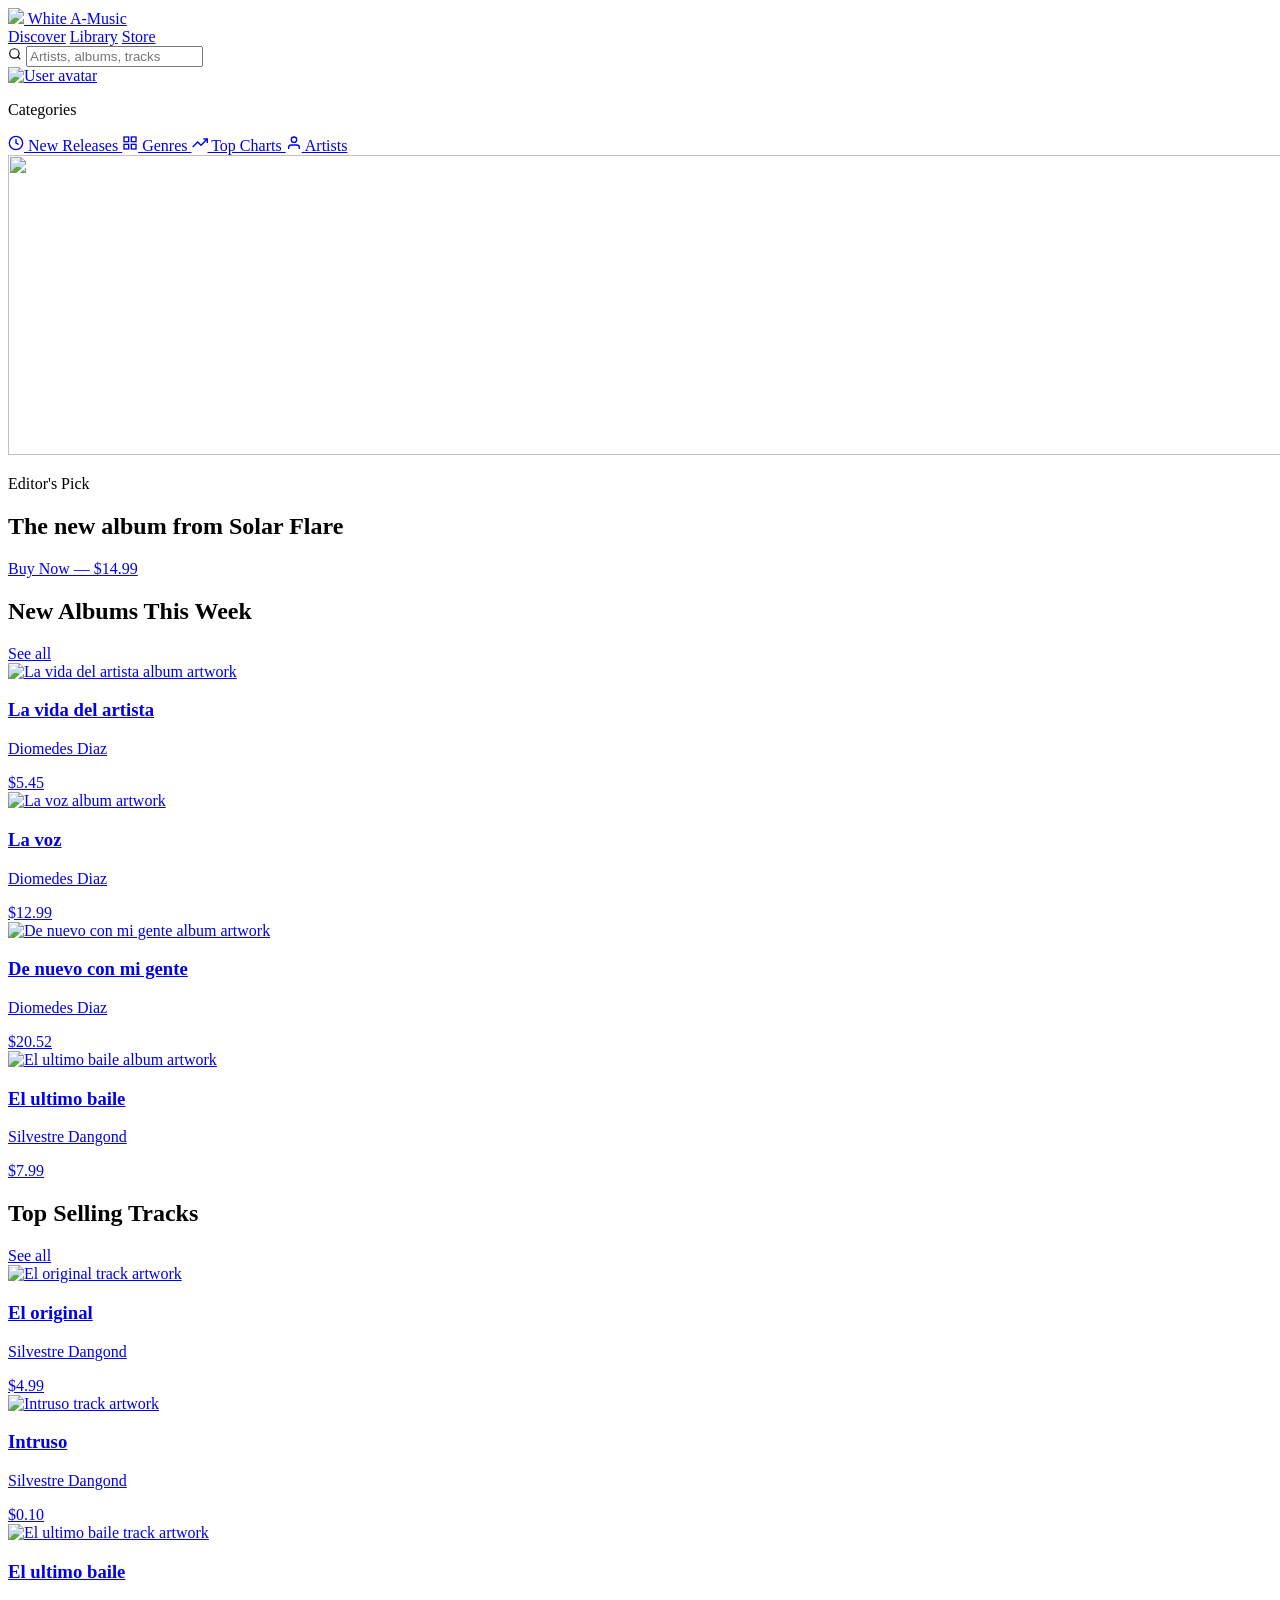
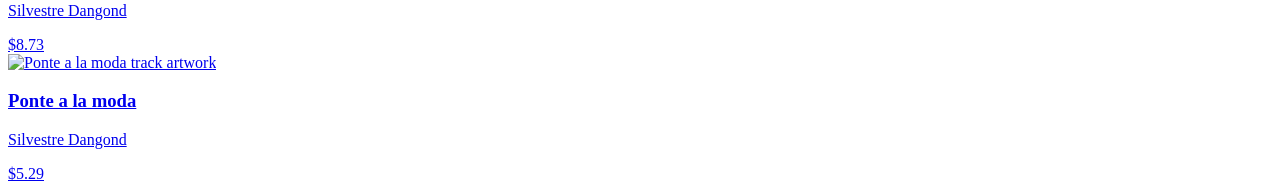
==== index.html @ a63111ae "feat(index): agregar página principal del proyecto" ====
<!DOCTYPE html>
<html lang="es">
<head>
  <meta charset="UTF-8" />
  <meta name="viewport" content="width=device-width, initial-scale=1.0" />
  <title>MusicStream — Store</title>

  <!-- Fuentes de Google: Inter (texto normal) y Space Grotesk (títulos) -->
  <link rel="preconnect" href="https://fonts.googleapis.com">
  <link rel="preconnect" href="https://fonts.gstatic.com" crossorigin>
  <link href="https://fonts.googleapis.com/css2?family=Inter:wght@300;400;500;600;700&family=Space+Grotesk:wght@500;600;700;800&display=swap" rel="stylesheet">

  <!-- Hojas de estilo del proyecto -->
  <link rel="stylesheet" href="css/main.css" />       <!-- Variables globales y reset -->
  <link rel="stylesheet" href="css/layout.css" />     <!-- Estructura grid: header, sidebar, main -->
  <link rel="stylesheet" href="css/components.css" /> <!-- Botones, tarjetas y secciones -->
  <link rel="stylesheet" href="css/views/store.css" /><!-- Estilos especificos de esta pagina -->
</head>

<body>
  <!-- Contenedor principal: organiza header + sidebar + main en un grid -->
  <div class="app">

    <!-- =============================================
         HEADER - barra superior fija
         Contiene: logo, navegacion, busqueda y avatar
    ============================================= -->
    <header class="header" role="banner">

      <!-- Logo con enlace a la pagina de inicio -->
      <a href="index.html" class="header__logo" aria-label="MusicStream Home">
        <img width="30" src="./assets/icons/34.png" class="header__logo-icon" aria-hidden="true">
        <span class="header__logo-text">White A-Music</span>
      </a>

      <!-- Navegacion principal del sitio -->
      <nav class="header__nav" aria-label="Main navigation">
        <a href="#" class="header__nav-link">Discover</a>
        <a href="#" class="header__nav-link">Library</a>
        <!-- La clase --active marca la pagina actual con un subrayado azul -->
        <a href="index.html" class="header__nav-link header__nav-link--active" aria-current="page">Store</a>
      </nav>

      <!-- Buscador de artistas, albumes y canciones -->
      <div class="header__search" role="search">
        <!-- Icono lupa -->
        <svg width="14" height="14" viewBox="0 0 24 24" fill="none" stroke="currentColor" stroke-width="2" aria-hidden="true" class="header__search-icon">
          <circle cx="11" cy="11" r="8"/>
          <path d="m21 21-4.35-4.35"/>
        </svg>
        <input type="search" placeholder="Artists, albums, tracks" aria-label="Search artists, albums, tracks" />
      </div>

      <!-- Foto de perfil del usuario -->
      <a href="#" class="header__avatar" aria-label="User profile">
        <img src="./assets/img/WhatsApp Image 2026-03-08 at 6.40.15 PM.jpeg" alt="User avatar" width="34" height="34" loading="lazy" />
      </a>
    </header>

    <!-- =============================================
         SIDEBAR - menu lateral con categorias
    ============================================= -->
    <aside class="sidebar" role="complementary" aria-label="Store categories">
      <p class="sidebar__label">Categories</p>

      <nav class="sidebar__nav" aria-label="Category navigation">

        <!-- New Releases: pagina activa, fondo azul -->
        <a href="#" class="sidebar__nav-item sidebar__nav-item--active" aria-current="true">
          <svg width="16" height="16" viewBox="0 0 24 24" fill="none" stroke="currentColor" stroke-width="2" aria-hidden="true">
            <circle cx="12" cy="12" r="10"/>
            <polyline points="12 6 12 12 16 14"/>
          </svg>
          New Releases
        </a>

        <!-- Genres: cuadricula de cuatro cuadrados -->
        <a href="#" class="sidebar__nav-item">
          <svg width="16" height="16" viewBox="0 0 24 24" fill="none" stroke="currentColor" stroke-width="2" aria-hidden="true">
            <rect x="3"  y="3"  width="7" height="7"/>
            <rect x="14" y="3"  width="7" height="7"/>
            <rect x="14" y="14" width="7" height="7"/>
            <rect x="3"  y="14" width="7" height="7"/>
          </svg>
          Genres
        </a>

        <!-- Top Charts: flecha subiendo (grafico) -->
        <a href="#" class="sidebar__nav-item">
          <svg width="16" height="16" viewBox="0 0 24 24" fill="none" stroke="currentColor" stroke-width="2" aria-hidden="true">
            <polyline points="23 6 13.5 15.5 8.5 10.5 1 18"/>
            <polyline points="17 6 23 6 23 12"/>
          </svg>
          Top Charts
        </a>

        <!-- Artists: silueta de persona -->
        <a href="#" class="sidebar__nav-item">
          <svg width="16" height="16" viewBox="0 0 24 24" fill="none" stroke="currentColor" stroke-width="2" aria-hidden="true">
            <path d="M20 21v-2a4 4 0 0 0-4-4H8a4 4 0 0 0-4 4v2"/>
            <circle cx="12" cy="7" r="4"/>
          </svg>
          Artists
        </a>

      </nav>
    </aside>

    <!-- =============================================
         MAIN - contenido principal de la tienda
    ============================================= -->
    <main class="main" id="main-content">
      <div class="main__inner">

        <!-- -----------------------------------------
             HERO BANNER - destacado del editor
             Imagen de fondo con texto encima
        ----------------------------------------- -->
        <section class="hero" aria-label="Editor's Pick">
          <!-- Imagen de fondo, aria-hidden porque es decorativa -->
          <div class="hero__bg" aria-hidden="true">
            <img src="./assets/img/beautiful-tropical-beach-landscape-banner-white-sand-and-coco-palms-wide-panorama-background-concept-amazing-beach-scene-use-for-summer-vacation-and-exotic-holiday-luxury-travel-.jpg" alt="" width="1300" height="300" />
          </div>
          <!-- Texto y boton sobre la imagen -->
          <div class="hero__content">
            <p class="hero__eyebrow">Editor's Pick</p>
            <h1 class="hero__title">The new album from Solar Flare</h1>
            <a href="album-detail.html" class="hero__btn">Buy Now — $14.99</a>
          </div>
        </section>

        <!-- -----------------------------------------
             SECCION: Nuevos albumes de la semana
             Grid de 4 tarjetas con portada y precio
        ----------------------------------------- -->
        <section class="section" aria-labelledby="albums-title">
          <div class="section-header">
            <h2 class="section-header__title" id="albums-title">New Albums This Week</h2>
            <a href="#" class="section-header__link">See all</a>
          </div>

          <div class="albums-grid">

            <!-- Album 1: La vida del artista -->
            <a href="album-detail.html" class="card album-card">
              <div class="card__artwork">
                <img src="./assets/img/2.jpg" alt="La vida del artista album artwork" loading="lazy" />
              </div>
              <div class="card__body">
                <h3 class="card__title">La vida del artista</h3>
                <p class="card__artist">Diomedes Diaz</p>
                <span class="btn btn--price">$5.45</span>
              </div>
            </a>

            <!-- Album 2: La voz -->
            <a href="album-detail.html" class="card album-card">
              <div class="card__artwork">
                <img src="./assets/img/Gemini_Generated_Image_725py9725py9725p.png" alt="La voz album artwork" loading="lazy" />
              </div>
              <div class="card__body">
                <h3 class="card__title">La voz</h3>
                <p class="card__artist">Diomedes Diaz</p>
                <span class="btn btn--price">$12.99</span>
              </div>
            </a>

            <!-- Album 3: De nuevo con mi gente -->
            <a href="album-detail.html" class="card album-card">
              <div class="card__artwork">
                <img src="./assets/img/10.avif" alt="De nuevo con mi gente album artwork" loading="lazy" />
              </div>
              <div class="card__body">
                <h3 class="card__title">De nuevo con mi gente</h3>
                <p class="card__artist">Diomedes Diaz</p>
                <span class="btn btn--price">$20.52</span>
              </div>
            </a>

            <!-- Album 4: El ultimo baile -->
            <a href="album-detail.html" class="card album-card">
              <div class="card__artwork">
                <img src="./assets/img/5.jpg" alt="El ultimo baile album artwork" loading="lazy" />
              </div>
              <div class="card__body">
                <h3 class="card__title">El ultimo baile</h3>
                <p class="card__artist">Silvestre Dangond</p>
                <span class="btn btn--price">$7.99</span>
              </div>
            </a>

          </div>
        </section>

        <!-- -----------------------------------------
             SECCION: Canciones mas vendidas
             Grid de 4 tarjetas de tracks individuales
        ----------------------------------------- -->
        <section class="section" aria-labelledby="tracks-title">
          <div class="section-header">
            <h2 class="section-header__title" id="tracks-title">Top Selling Tracks</h2>
            <a href="#" class="section-header__link">See all</a>
          </div>

          <div class="tracks-grid">

            <!-- Track 1: El original -->
            <a href="album-detail.html" class="card track-card">
              <div class="card__artwork">
                <img src="./assets/img/6.avif" alt="El original track artwork" loading="lazy" />
              </div>
              <div class="card__body">
                <h3 class="card__title">El original</h3>
                <p class="card__artist">Silvestre Dangond</p>
                <span class="btn btn--price">$4.99</span>
              </div>
            </a>

            <!-- Track 2: Intruso -->
            <a href="album-detail.html" class="card track-card">
              <div class="card__artwork">
                <img src="./assets/img/7.jpg" alt="Intruso track artwork" loading="lazy" />
              </div>
              <div class="card__body">
                <h3 class="card__title">Intruso</h3>
                <p class="card__artist">Silvestre Dangond</p>
                <span class="btn btn--price">$0.10</span>
              </div>
            </a>

            <!-- Track 3: El ultimo baile -->
            <a href="album-detail.html" class="card track-card">
              <div class="card__artwork">
                <img src="./assets/img/donomarbig.jpg" alt="El ultimo baile track artwork" loading="lazy" />
              </div>
              <div class="card__body">
                <h3 class="card__title">El ultimo baile</h3>
                <p class="card__artist">Silvestre Dangond</p>
                <span class="btn btn--price">$8.73</span>
              </div>
            </a>

            <!-- Track 4: Ponte a la moda -->
            <a href="album-detail.html" class="card track-card">
              <div class="card__artwork">
                <img src="./assets/img/bf4de96be54a0a5b1b9c0ae16b8a9505.jpg" alt="Ponte a la moda track artwork" loading="lazy" />
              </div>
              <div class="card__body">
                <h3 class="card__title">Ponte a la moda</h3>
                <p class="card__artist">Silvestre Dangond</p>
                <span class="btn btn--price">$5.29</span>
              </div>
            </a>

          </div>
        </section>

      </div>
    </main>

  </div><!-- fin .app -->
</body>
</html>
---- css/main.css ----
/*Desde Main boy a definir el estilo de mi proyecto*/

:root {
    /* === COLORES (de la imagen Mainstream) === */
    --primary-blue: #125cf0;     /* Azul principal UI */
    --dark-blue: #0e57eb;        /* Azul oscuro hover */
    --light-blue: #125ae8;       /* Azul claro acentos */
  
    --bg-dark: #0a0a0a;          /* Fondo negro principal */
    --surface-dark: #121212;     /* Cards y superficies */
    --surface-card: #1a1a1a;     /* Cards secundarias */
  
    --accent-orange: #ff9500;    /* Botón "Buy Now" */
    --accent-yellow: #ffd200;    /* Gradientes álbum */
    --accent-purple: #7c3aed;    /* Posible para playlists */
  
    --text-primary: #ffffff;     /* Texto principal */
    --text-secondary: #b3b3b3;   /* Texto secundario */
    --text-muted: #666666;       /* Labels pequeños */
    --text-accent: #ff9500;      /* Precios */
  
    --border-default: #333333;   /* Bordes cards */
    --border-hover: #125cf0;     /* Bordes interactivos */
  
    /* === FUENTES === */
    --font-primary: 'Inter', system-ui, sans-serif;
    --font-secondary: 'SF Pro Display', -apple-system, sans-serif;
    --font-mono: 'JetBrains Mono', 'Roboto Mono', monospace;
  
    /* === ESPACIADO (escala 4px) === */
    --space-xs: 0.25rem;  /* 4px */
    --space-sm: 0.5rem;   /* 8px */
    --space-md: 1rem;     /* 16px */
    --space-lg: 1.5rem;   /* 24px */
    --space-xl: 2rem;     /* 32px */
    --space-2xl: 3rem;    /* 48px */
  
    /* === TIPOGRAFÍA (escala modular 1.25) === */
    --font-size-xs: 0.75rem;   /* 12px */
    --font-size-sm: 0.875rem;  /* 14px */
    --font-size-base: 1rem;    /* 16px */
    --font-size-lg: 1.125rem;  /* 18px */
    --font-size-xl: 1.25rem;   /* 20px */
    --font-size-2xl: 1.5rem;   /* 24px */
    --font-size-3xl: 2rem;     /* 32px */
    --font-size-4xl: 3rem;     /* 48px */
  
    /* === EFECTOS === */
    --shadow-sm: 0 1px 3px rgba(0, 0, 0, 0.3);
    --shadow-md: 0 4px 12px rgba(0, 0, 0, 0.4);
    --shadow-lg: 0 8px 24px rgba(0, 0, 0, 0.5);
    --radius-sm: 0.5rem;
    --radius-md: 0.75rem;
    --radius-lg: 1rem;
  
    /* === TRANSICIONES === */
    --transition-fast: all 0.15s ease;
    --transition-normal: all 0.25s ease;
    --transition-slow: all 0.4s ease;
}
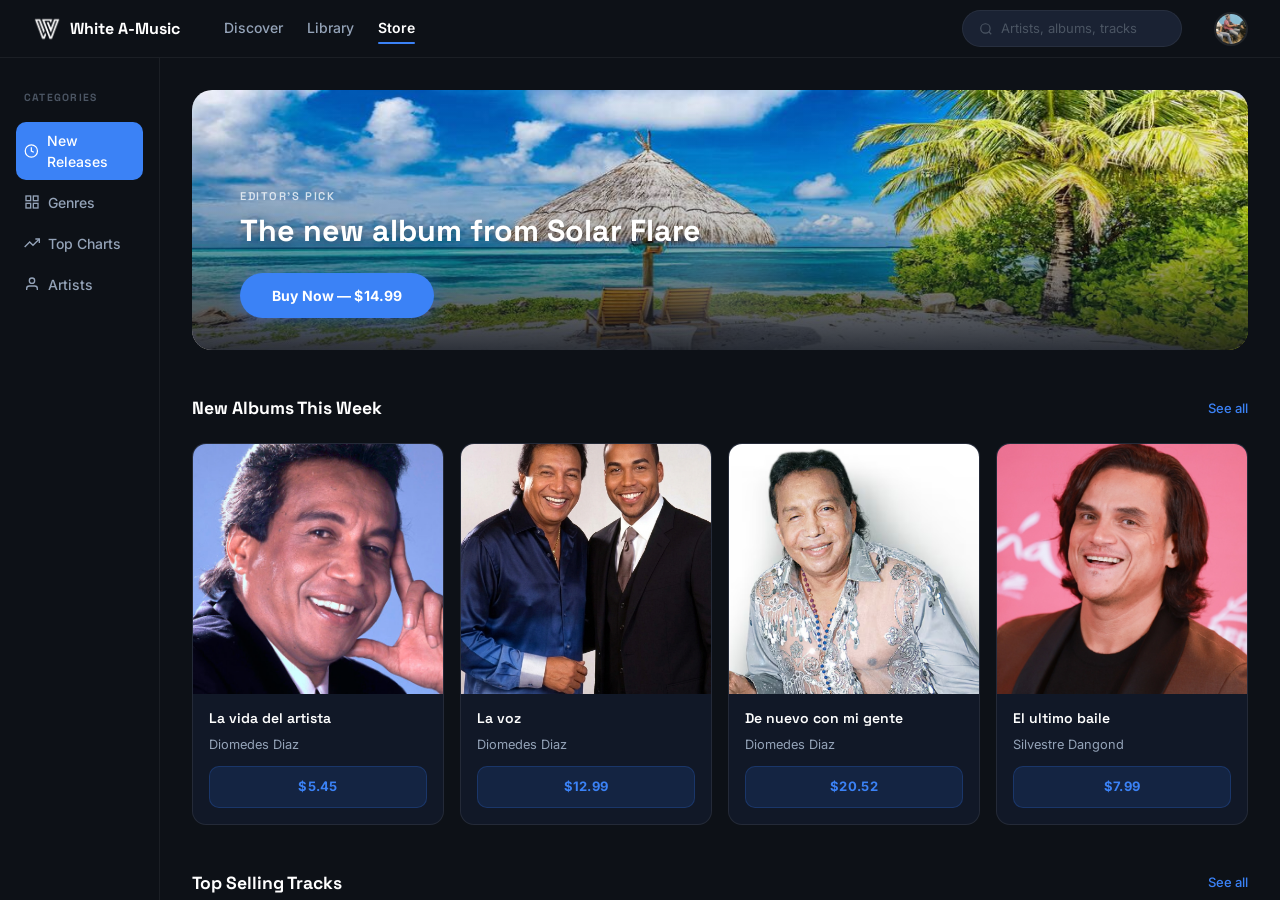
==== commit cfd1fb98: "fix: Arreglar el bg del album hero en index" ====
--- a/index.html
+++ b/index.html
@@ -119,7 +119,7 @@
         <section class="hero" aria-label="Editor's Pick">
           <!-- Imagen de fondo, aria-hidden porque es decorativa -->
           <div class="hero__bg" aria-hidden="true">
-            <img src="./assets/img/beautiful-tropical-beach-landscape-banner-white-sand-and-coco-palms-wide-panorama-background-concept-amazing-beach-scene-use-for-summer-vacation-and-exotic-holiday-luxury-travel-.jpg" alt="" width="1300" height="300" />
+            <img src="./assets/img/1111.jpg" alt="" width="1300" height="300" />
           </div>
           <!-- Texto y boton sobre la imagen -->
           <div class="hero__content">
--- a/css/main.css
+++ b/css/main.css
@@ -1,61 +1,150 @@
-/*Desde Main boy a definir el estilo de mi proyecto*/
+/* ============================================================
+   main.css — Estilos base del proyecto MusicStream
+   
+   Contenido:
+   1. Import de fuentes (Google Fonts)
+   2. CSS Reset (normaliza estilos entre navegadores)
+   3. Variables globales (colores, espaciados, fuentes...)
+   4. Tipografia base
+   ============================================================ */
 
+
+/* ─── 1. FUENTES ─────────────────────────────────────────────
+   Inter: texto de cuerpo, nav, labels, precios
+   Space Grotesk: titulos grandes, logo, hero title
+   ──────────────────────────────────────────────────────────── */
+@import url('https://fonts.googleapis.com/css2?family=Inter:wght@300;400;500;600;700&family=Space+Grotesk:wght@500;600;700;800&display=swap');
+
+
+/* ─── 2. CSS RESET ───────────────────────────────────────────
+   Elimina margenes y paddings por defecto del navegador
+   ──────────────────────────────────────────────────────────── */
+
+/* Todos los elementos usan box-sizing: border-box
+   (el padding y borde se incluyen dentro del ancho/alto) */
+*, *::before, *::after {
+  box-sizing: border-box;
+  margin: 0;
+  padding: 0;
+}
+
+/* Scroll suave al navegar con anclas (#section) */
+html { scroll-behavior: smooth; }
+
+/* Imagenes y SVGs no generan espacio extra (son block) */
+img, svg { display: block; max-width: 100%; }
+
+/* Todos los enlaces sin subrayado y con color heredado */
+a { text-decoration: none; color: inherit; }
+
+/* Listas sin puntos ni numeros */
+ul, ol { list-style: none; }
+
+/* Botones sin borde ni fondo, con cursor de mano */
+button { border: none; background: none; cursor: pointer; font: inherit; }
+
+/* Inputs y selects sin bordes ni fondo por defecto */
+input, select { border: none; outline: none; background: none; font: inherit; }
+
+
+/* ─── 3. VARIABLES GLOBALES (Design Tokens) ─────────────────
+   Se usan en todo el proyecto con var(--nombre)
+   Cambiar aqui afecta el diseno completo
+   ──────────────────────────────────────────────────────────── */
 :root {
-    /* === COLORES (de la imagen Mainstream) === */
-    --primary-blue: #125cf0;     /* Azul principal UI */
-    --dark-blue: #0e57eb;        /* Azul oscuro hover */
-    --light-blue: #125ae8;       /* Azul claro acentos */
-  
-    --bg-dark: #0a0a0a;          /* Fondo negro principal */
-    --surface-dark: #121212;     /* Cards y superficies */
-    --surface-card: #1a1a1a;     /* Cards secundarias */
-  
-    --accent-orange: #ff9500;    /* Botón "Buy Now" */
-    --accent-yellow: #ffd200;    /* Gradientes álbum */
-    --accent-purple: #7c3aed;    /* Posible para playlists */
-  
-    --text-primary: #ffffff;     /* Texto principal */
-    --text-secondary: #b3b3b3;   /* Texto secundario */
-    --text-muted: #666666;       /* Labels pequeños */
-    --text-accent: #ff9500;      /* Precios */
-  
-    --border-default: #333333;   /* Bordes cards */
-    --border-hover: #125cf0;     /* Bordes interactivos */
-  
-    /* === FUENTES === */
-    --font-primary: 'Inter', system-ui, sans-serif;
-    --font-secondary: 'SF Pro Display', -apple-system, sans-serif;
-    --font-mono: 'JetBrains Mono', 'Roboto Mono', monospace;
-  
-    /* === ESPACIADO (escala 4px) === */
-    --space-xs: 0.25rem;  /* 4px */
-    --space-sm: 0.5rem;   /* 8px */
-    --space-md: 1rem;     /* 16px */
-    --space-lg: 1.5rem;   /* 24px */
-    --space-xl: 2rem;     /* 32px */
-    --space-2xl: 3rem;    /* 48px */
-  
-    /* === TIPOGRAFÍA (escala modular 1.25) === */
-    --font-size-xs: 0.75rem;   /* 12px */
-    --font-size-sm: 0.875rem;  /* 14px */
-    --font-size-base: 1rem;    /* 16px */
-    --font-size-lg: 1.125rem;  /* 18px */
-    --font-size-xl: 1.25rem;   /* 20px */
-    --font-size-2xl: 1.5rem;   /* 24px */
-    --font-size-3xl: 2rem;     /* 32px */
-    --font-size-4xl: 3rem;     /* 48px */
-  
-    /* === EFECTOS === */
-    --shadow-sm: 0 1px 3px rgba(0, 0, 0, 0.3);
-    --shadow-md: 0 4px 12px rgba(0, 0, 0, 0.4);
-    --shadow-lg: 0 8px 24px rgba(0, 0, 0, 0.5);
-    --radius-sm: 0.5rem;
-    --radius-md: 0.75rem;
-    --radius-lg: 1rem;
-  
-    /* === TRANSICIONES === */
-    --transition-fast: all 0.15s ease;
-    --transition-normal: all 0.25s ease;
-    --transition-slow: all 0.4s ease;
+
+  /* --- COLORES --- */
+  /* Fondo base oscuro (el mas oscuro, fondo de la pagina) */
+  --bg-base:        #0d1117;
+  /* Superficie (tarjetas, headers) */
+  --bg-surface:     #111827;
+  /* Elevado (inputs, hover de items) */
+  --bg-elevated:    #1a2233;
+  /* Overlay (sobre surfaces, dropdowns) */
+  --bg-overlay:     #1e2a3f;
+  /* Fondo de tarjetas de productos */
+  --bg-card:        #141f2e;
+
+  /* Color acento: azul principal del diseno */
+  --accent-primary: #3b82f6;
+  /* Azul mas claro para estados hover */
+  --accent-hover:   #60a5fa;
+  /* Azul translucido para fondos sutiles */
+  --accent-muted:   rgba(59, 130, 246, 0.15);
+
+  /* Colores de texto (de mayor a menor importancia) */
+  --text-primary:   #ffffff;   /* texto principal, titulos */
+  --text-secondary: #94a3b8;   /* texto secundario, artistas */
+  --text-muted:     #4b5563;   /* texto de poca importancia, placeholders */
+
+  /* Bordes muy sutiles */
+  --border-subtle:  rgba(255, 255, 255, 0.06);
+  --border-card:    rgba(255, 255, 255, 0.08);
+
+  /* --- ESPACIADOS (escala de 4px) --- */
+  --space-xs:  4px;   /* separaciones minimas */
+  --space-sm:  8px;   /* gap pequeño */
+  --space-md:  16px;  /* padding normal */
+  --space-lg:  24px;  /* separacion entre secciones */
+  --space-xl:  32px;  /* padding de contenedores */
+  --space-2xl: 48px;  /* margen entre secciones grandes */
+  --space-3xl: 64px;  /* espaciado maximo */
+
+  /* --- BORDER RADIUS --- */
+  --radius-sm:   6px;     /* botones pequeños */
+  --radius-md:   10px;    /* inputs, botones normales */
+  --radius-lg:   14px;    /* tarjetas */
+  --radius-xl:   20px;    /* hero, portadas */
+  --radius-full: 9999px;  /* circulo perfecto (avatar, pills) */
+
+  /* --- SOMBRAS --- */
+  --shadow-card:  0 4px 24px rgba(0, 0, 0, 0.5);   /* tarjeta normal */
+  --shadow-hover: 0 8px 32px rgba(0, 0, 0, 0.7);   /* tarjeta en hover */
+
+  /* --- FUENTES --- */
+  --font-body:    'Inter', sans-serif;          /* texto general */
+  --font-display: 'Space Grotesk', sans-serif;  /* titulos y logo */
+
+  /* --- TRANSICIONES --- */
+  --transition:      0.2s ease;   /* rapida para hover */
+  --transition-slow: 0.35s ease;  /* lenta para animaciones de escala */
+
+  /* --- DIMENSIONES DEL LAYOUT --- */
+  --sidebar-width: 160px;  /* ancho del menu lateral */
+  --header-height: 58px;   /* altura de la barra superior */
+  --player-height: 70px;   /* altura del mini reproductor */
 }
-  +
+
+/* ─── 4. TIPOGRAFIA BASE ─────────────────────────────────────
+   Estilos globales de texto aplicados en todo el sitio
+   ──────────────────────────────────────────────────────────── */
+
+/* Estilos del body: fuente, tamaño, color y fondo base */
+body {
+  font-family: var(--font-body);
+  font-size: 14px;
+  line-height: 1.5;
+  color: var(--text-primary);
+  background-color: var(--bg-base);
+  /* Suavizado de fuentes para mejor legibilidad en pantallas Mac/Retina */
+  -webkit-font-smoothing: antialiased;
+  -moz-osx-font-smoothing: grayscale;
+  /* Ocultar scroll horizontal accidental */
+  overflow-x: hidden;
+}
+
+/* Titulos usan Space Grotesk para destacar visualmente */
+h1, h2, h3, h4 {
+  font-family: var(--font-display);
+  line-height: 1.2;
+}
+
+/* Tamaños de titulos: clamp() permite que escale con el viewport */
+h1 { font-size: clamp(1.6rem, 3vw, 2.2rem); font-weight: 700; }
+h2 { font-size: 1.1rem;   font-weight: 700; }
+h3 { font-size: 0.875rem; font-weight: 600; }
+
+/* Parrafos en color secundario por defecto */
+p     { color: var(--text-secondary); font-size: 0.875rem; font-family: var(--font-body); }
+small { font-size: 0.75rem; color: var(--text-muted); }
--- a/css/layout.css
+++ b/css/layout.css
@@ -0,0 +1,267 @@
+/* ============================================================
+   layout.css — Estructura de la pagina principal
+   
+   Define el grid principal (header + sidebar + main),
+   los estilos del header, sidebar y contenedor del main.
+   ============================================================ */
+
+
+/* ─── APP SHELL ──────────────────────────────────────────────
+   Contenedor raiz con grid de 2 columnas y 2 filas:
+   
+   [ header  | header  ]
+   [ sidebar | main    ]
+   
+   ──────────────────────────────────────────────────────────── */
+.app {
+  display: grid;
+  /* Fila 1: altura fija del header / Fila 2: ocupa el resto */
+  grid-template-rows: var(--header-height) 1fr;
+  /* Columna 1: sidebar fijo / Columna 2: el resto */
+  grid-template-columns: var(--sidebar-width) 1fr;
+  /* Nombres de area para cada celda del grid */
+  grid-template-areas:
+    "header  header"
+    "sidebar main";
+  height: 100vh;     /* ocupa toda la pantalla */
+  overflow: hidden;  /* evita doble scroll */
+}
+
+
+/* ─── HEADER ─────────────────────────────────────────────────
+   Barra superior fija con logo, nav, busqueda y avatar
+   ──────────────────────────────────────────────────────────── */
+.header {
+  grid-area: header; /* ocupa el area "header" del grid */
+  display: flex;
+  align-items: center;
+  gap: var(--space-xl);
+  padding: 0 var(--space-xl);
+  background-color: var(--bg-base);
+  border-bottom: 1px solid var(--border-subtle);
+  /* Sticky: se queda fija al hacer scroll */
+  position: sticky;
+  top: 0;
+  z-index: 100; /* encima del contenido */
+}
+
+/* Contenedor del logo: icono + texto */
+.header__logo {
+  display: flex;
+  align-items: center;
+  gap: var(--space-sm);
+  flex-shrink: 0;
+  min-width: 160px; /* evita que se comprima */
+}
+
+.header__logo-icon {
+  font-size: 1.4rem;
+  flex-shrink: 0;
+  color: var(--accent-primary);
+}
+
+.header__logo-text {
+  font-family: var(--font-display);
+  font-size: 1rem;
+  font-weight: 700;
+  color: var(--text-primary);
+  white-space: nowrap; /* no parte el texto en varias lineas */
+}
+
+/* Navegacion con enlaces centrados */
+.header__nav {
+  display: flex;
+  align-items: center;
+  gap: var(--space-lg);
+  flex: 1; /* ocupa el espacio disponible */
+}
+
+/* Estilo base de cada enlace del nav */
+.header__nav-link {
+  font-size: 0.875rem;
+  font-weight: 500;
+  color: var(--text-secondary);
+  transition: color var(--transition);
+  white-space: nowrap;
+  position: relative;
+  padding-bottom: 2px;
+}
+
+.header__nav-link:hover {
+  color: var(--text-primary);
+}
+
+/* Enlace de la pagina actual: texto blanco y subrayado azul */
+.header__nav-link--active {
+  color: var(--text-primary);
+  font-weight: 600;
+}
+
+/* Linea azul debajo del enlace activo */
+.header__nav-link--active::after {
+  content: '';
+  position: absolute;
+  bottom: -4px;
+  left: 0;
+  right: 0;
+  height: 2px;
+  background: var(--accent-primary);
+  border-radius: var(--radius-full);
+}
+
+/* Campo de busqueda con icono de lupa */
+.header__search {
+  display: flex;
+  align-items: center;
+  gap: var(--space-sm);
+  background: var(--bg-elevated);
+  border: 1px solid var(--border-subtle);
+  border-radius: var(--radius-full); /* forma de capsula */
+  padding: var(--space-sm) var(--space-md);
+  width: 220px;
+  transition: border-color var(--transition), background var(--transition);
+}
+
+/* Cuando el input dentro esta activo, resalta el borde */
+.header__search:focus-within {
+  border-color: var(--accent-primary);
+  background: var(--bg-overlay);
+}
+
+.header__search-icon {
+  color: var(--text-muted);
+  flex-shrink: 0;
+}
+
+.header__search input {
+  flex: 1;
+  font-size: 0.8125rem;
+  color: var(--text-primary);
+}
+
+.header__search input::placeholder {
+  color: var(--text-muted);
+}
+
+/* Avatar del usuario: imagen circular */
+.header__avatar {
+  width: 34px;
+  height: 34px;
+  border-radius: var(--radius-full);
+  overflow: hidden;    /* recorta la imagen en circulo */
+  flex-shrink: 0;
+  border: 2px solid var(--border-card);
+  transition: border-color var(--transition);
+  cursor: pointer;
+}
+
+.header__avatar:hover {
+  border-color: var(--accent-primary); /* borde azul en hover */
+}
+
+.header__avatar img {
+  width: 100%;
+  height: 100%;
+  object-fit: cover; /* recorta sin deformar la imagen */
+}
+
+
+/* ─── SIDEBAR ────────────────────────────────────────────────
+   Menu lateral izquierdo con categorias navegables
+   ──────────────────────────────────────────────────────────── */
+.sidebar {
+  grid-area: sidebar; /* ocupa el area "sidebar" del grid */
+  padding: var(--space-xl) var(--space-md);
+  background-color: var(--bg-base);
+  border-right: 1px solid var(--border-subtle);
+  overflow-y: auto; /* scroll interno si hay muchos items */
+  height: 100%;
+}
+
+/* Etiqueta de seccion en mayusculas (ej: "CATEGORIES") */
+.sidebar__label {
+  font-family: var(--font-display);
+  font-size: 0.65rem;
+  font-weight: 700;
+  letter-spacing: 0.12em; /* espaciado de letras para mayusculas */
+  color: var(--text-muted);
+  text-transform: uppercase;
+  margin-bottom: var(--space-md);
+  padding: 0 var(--space-sm);
+}
+
+/* Lista vertical de items de navegacion */
+.sidebar__nav {
+  display: flex;
+  flex-direction: column;
+  gap: var(--space-xs);
+}
+
+/* Cada enlace del sidebar: icono + texto */
+.sidebar__nav-item {
+  display: flex;
+  align-items: center;
+  gap: var(--space-sm);
+  padding: var(--space-sm);
+  border-radius: var(--radius-md);
+  color: var(--text-secondary);
+  font-size: 0.875rem;
+  font-weight: 500;
+  cursor: pointer;
+  transition: color var(--transition), background var(--transition);
+  text-decoration: none;
+}
+
+.sidebar__nav-item:hover {
+  color: var(--text-primary);
+  background: var(--bg-elevated);
+}
+
+/* Item activo: fondo azul solido */
+.sidebar__nav-item--active {
+  color: var(--text-primary);
+  background: var(--accent-primary);
+}
+
+.sidebar__nav-item--active:hover {
+  background: var(--accent-hover);
+  color: #fff;
+}
+
+
+/* ─── MAIN CONTENT ───────────────────────────────────────────
+   Area de contenido principal, con scroll propio
+   ──────────────────────────────────────────────────────────── */
+.main {
+  grid-area: main; /* ocupa el area "main" del grid */
+  overflow-y: auto;   /* permite hacer scroll solo en esta area */
+  overflow-x: hidden;
+  height: 100%;
+}
+
+/* Contenedor interno con padding y ancho maximo */
+.main__inner {
+  padding: var(--space-xl);
+  max-width: 1200px;
+  margin: 0 auto; /* centra el contenido */
+}
+
+
+/* ─── RESPONSIVE ─────────────────────────────────────────────
+   En pantallas pequeñas (< 800px) se oculta el sidebar
+   y el grid pasa a una sola columna
+   ──────────────────────────────────────────────────────────── */
+@media (max-width: 800px) {
+  .app {
+    /* Una sola columna: solo header y main */
+    grid-template-columns: 1fr;
+    grid-template-areas:
+      "header"
+      "main";
+  }
+
+  /* El sidebar desaparece en movil */
+  .sidebar {
+    display: none;
+  }
+}
--- a/css/components.css
+++ b/css/components.css
@@ -0,0 +1,200 @@
+/* ============================================================
+   components.css — Componentes reutilizables
+   
+   Contiene los estilos de elementos que se repiten
+   en varias paginas del proyecto:
+   - Botones (.btn)
+   - Tarjetas de producto (.card)
+   - Encabezados de seccion (.section-header)
+   - Seccion con margen (.section)
+   ============================================================ */
+
+
+/* ─── BOTONES ────────────────────────────────────────────────
+   Clase base .btn + modificadores --primary, --price
+   ──────────────────────────────────────────────────────────── */
+
+/* Base de todos los botones */
+.btn {
+  display: inline-flex;
+  align-items: center;
+  justify-content: center;
+  gap: var(--space-sm);        /* espacio entre icono y texto */
+  padding: var(--space-sm) var(--space-lg);
+  border-radius: var(--radius-full); /* forma de pill */
+  font-size: 0.875rem;
+  font-weight: 600;
+  font-family: var(--font-body);
+  transition: all var(--transition);
+  cursor: pointer;
+  white-space: nowrap; /* no partir el texto */
+}
+
+/* Boton azul primario (CTA principal) */
+.btn--primary {
+  background: var(--accent-primary);
+  color: #ffffff;
+}
+
+.btn--primary:hover {
+  background: var(--accent-hover);
+  transform: translateY(-1px); /* sube ligeramente en hover */
+  box-shadow: 0 4px 16px rgba(45, 108, 223, 0.4);
+}
+
+/* Vuelve a posicion original al presionar */
+.btn--primary:active {
+  transform: translateY(0);
+}
+
+/* Boton de precio en tarjetas: fondo azul translucido, texto azul */
+.btn--price {
+  width: 100%;            /* ocupa todo el ancho de la tarjeta */
+  background: rgba(45, 108, 223, 0.15);
+  color: var(--accent-primary);
+  border: 1px solid rgba(45, 108, 223, 0.25);
+  font-size: 0.8125rem;
+  font-weight: 700;
+  letter-spacing: 0.02em;
+  padding: 10px var(--space-md);
+  border-radius: var(--radius-md);
+  transition: all var(--transition);
+}
+
+/* Al hacer hover el boton de precio se vuelve azul solido */
+.btn--price:hover {
+  background: var(--accent-primary);
+  color: #ffffff;
+  border-color: transparent;
+  transform: translateY(-1px);
+  box-shadow: 0 4px 16px rgba(45, 108, 223, 0.35);
+}
+
+
+/* ─── TARJETAS DE PRODUCTO ───────────────────────────────────
+   Usadas para albumes y canciones en la tienda
+   Estructura: .card > .card__artwork + .card__body
+   ──────────────────────────────────────────────────────────── */
+
+/* Contenedor base de la tarjeta */
+.card {
+  background: var(--bg-surface);
+  border: 1px solid var(--border-card);
+  border-radius: var(--radius-lg);
+  overflow: hidden;  /* la imagen no se sale de los bordes redondeados */
+  transition: transform var(--transition-slow), box-shadow var(--transition-slow);
+}
+
+/* La tarjeta sube y se sombrea al pasar el cursor */
+.card:hover {
+  transform: translateY(-4px);
+  box-shadow: var(--shadow-hover);
+}
+
+/* Contenedor de la imagen: cuadrado perfecto */
+.card__artwork {
+  width: 100%;
+  aspect-ratio: 1 / 1; /* mantiene proporcion cuadrada siempre */
+  overflow: hidden;
+  position: relative;
+}
+
+.card__artwork img {
+  width: 100%;
+  height: 100%;
+  object-fit: cover; /* recorta sin deformar */
+  transition: transform var(--transition-slow);
+}
+
+/* La imagen hace zoom al hacer hover sobre la tarjeta */
+.card:hover .card__artwork img {
+  transform: scale(1.04);
+}
+
+/* Colores de fondo alternativos para tarjetas sin imagen */
+.card__artwork--warm   { background: linear-gradient(135deg, #e8710a 0%, #f5c842 100%); }
+.card__artwork--ocean  { background: linear-gradient(135deg, #0d7377 0%, #14a8ad 100%); }
+.card__artwork--violet { background: linear-gradient(135deg, #4a1d96 0%, #7c3aed 100%); }
+.card__artwork--blush  { background: linear-gradient(135deg, #be185d 0%, #f472b6 100%); }
+
+/* Cuerpo de la tarjeta: titulo, artista y precio */
+.card__body {
+  padding: var(--space-md);
+  display: flex;
+  flex-direction: column;
+  gap: var(--space-sm);
+}
+
+/* Titulo del album o cancion */
+.card__title {
+  font-size: 0.875rem;
+  font-weight: 600;
+  color: var(--text-primary);
+  /* Cortar texto largo con puntos suspensivos */
+  white-space: nowrap;
+  overflow: hidden;
+  text-overflow: ellipsis;
+}
+
+/* Nombre del artista */
+.card__artist {
+  font-size: 0.8rem;
+  color: var(--text-secondary);
+  white-space: nowrap;
+  overflow: hidden;
+  text-overflow: ellipsis;
+  margin-bottom: var(--space-xs);
+}
+
+
+/* ─── ENCABEZADOS DE SECCION ─────────────────────────────────
+   Fila con titulo + enlace "See all"
+   Estructura: .section-header > __title + __link
+   ──────────────────────────────────────────────────────────── */
+
+.section-header {
+  display: flex;
+  align-items: center;
+  justify-content: space-between; /* titulo a la izquierda, link a la derecha */
+  margin-bottom: var(--space-lg);
+}
+
+.section-header__title {
+  font-family: var(--font-display);
+  font-size: 1.1rem;
+  font-weight: 700;
+  color: var(--text-primary);
+}
+
+/* Enlace "See all" en azul */
+.section-header__link {
+  font-size: 0.8125rem;
+  font-weight: 500;
+  color: var(--accent-primary);
+  transition: color var(--transition);
+}
+
+.section-header__link:hover {
+  color: var(--accent-hover);
+}
+
+
+/* ─── SECCIONES ──────────────────────────────────────────────
+   Envuelve cada bloque de contenido (albumes, tracks, etc.)
+   Agrega margen inferior entre secciones
+   ──────────────────────────────────────────────────────────── */
+.section {
+  margin-bottom: var(--space-2xl);
+}
+
+
+/* ─── FILA CON SCROLL ────────────────────────────────────────
+   Grid responsivo para listas de tarjetas
+   Se ajusta automaticamente al ancho disponible
+   ──────────────────────────────────────────────────────────── */
+.scroll-row {
+  display: grid;
+  /* minmax(170px, 1fr): cada columna tiene minimo 170px */
+  grid-template-columns: repeat(auto-fill, minmax(170px, 1fr));
+  gap: var(--space-md);
+}
--- a/css/views/store.css
+++ b/css/views/store.css
@@ -0,0 +1,164 @@
+/* ============================================
+   store.css — Hero Banner · Albums · Tracks
+   ============================================ */
+
+/* ─── Hero Banner ─────────────────────────────── */
+.hero {
+  position: relative;
+  border-radius: var(--radius-xl);
+  overflow: hidden;
+  height: 260px;
+  margin-bottom: var(--space-2xl);
+  display: flex;
+  align-items: flex-end;
+  padding: var(--space-xl) var(--space-2xl);
+}
+
+.hero__bg {
+  position: absolute;
+  inset: 0;
+  background-image: url(../../assets/img/4.jpg);
+  z-index: 0;
+}
+
+.hero__bg::before {
+  content: '';
+  position: absolute;
+  bottom: -20%;
+  left: 50%;
+  transform: translateX(-50%);
+  width: 200px;
+  height: 200px;
+  background: radial-gradient(circle, rgba(255, 255, 255, 0.45) 0%, transparent 70%);
+  border-radius: 50%;
+}
+
+.hero__bg::after {
+  content: '';
+  position: absolute;
+  inset: 0;
+  background: linear-gradient(
+    to top,
+    rgba(10, 15, 25, 0.85) 0%,
+    rgba(10, 15, 25, 0.2) 50%,
+    transparent 100%
+  );
+}
+
+.hero__content {
+  position: relative;
+  z-index: 1;
+}
+
+.hero__eyebrow {
+  font-size: 0.7rem;
+  font-weight: 600;
+  letter-spacing: 0.14em;
+  text-transform: uppercase;
+  color: rgba(255, 255, 255, 0.75);
+  margin-bottom: var(--space-sm);
+  font-family: var(--font-display);
+}
+
+.hero__title {
+  font-family: var(--font-display);
+  font-size: clamp(1.4rem, 3vw, 1.9rem);
+  font-weight: 700;
+  color: #ffffff;
+  text-shadow: 0 2px 12px rgba(0, 0, 0, 0.4);
+  margin-bottom: var(--space-lg);
+  max-width: 500px;
+  line-height: 1.2;
+}
+
+.hero__btn {
+  background: var(--accent-primary);
+  color: #ffffff;
+  padding: 12px var(--space-xl);
+  border-radius: var(--radius-full);
+  font-size: 0.875rem;
+  font-weight: 700;
+  letter-spacing: 0.01em;
+  display: inline-block;
+  transition: all var(--transition);
+  box-shadow: 0 4px 20px rgba(45, 108, 223, 0.5);
+}
+
+.hero__btn:hover {
+  background: var(--accent-hover);
+  transform: translateY(-2px);
+  box-shadow: 0 6px 28px rgba(45, 108, 223, 0.65);
+}
+
+/* ─── Albums Grid ─────────────────────────────── */
+.albums-grid {
+  display: grid;
+  grid-template-columns: repeat(4, 1fr);
+  gap: var(--space-md);
+}
+
+/* ─── Tracks Grid ─────────────────────────────── */
+.tracks-grid {
+  display: grid;
+  grid-template-columns: repeat(4, 1fr);
+  gap: var(--space-md);
+}
+
+/* ─── Store Page: album/track artwork overrides ── */
+.album-card .card__artwork,
+.track-card .card__artwork {
+  border-radius: 0;
+}
+
+.artwork-echoes {
+  background: linear-gradient(160deg, #b8c5d6 0%, #7a9bb5 40%, #e8b88a 100%);
+}
+.artwork-midnight {
+  background: linear-gradient(160deg, #f5f0e8 0%, #e8e0d0 100%);
+}
+.artwork-citylights {
+  background: linear-gradient(160deg, #f0ebe0 0%, #d4c8b0 100%);
+}
+.artwork-lost {
+  background: linear-gradient(160deg, #a8d4d4 0%, #6ab8c8 40%, #3a9aaa 100%);
+}
+.artwork-starlight {
+  background: linear-gradient(160deg, #c8d8e8 0%, #8ab0c8 40%, #5a9ab0 100%);
+}
+.artwork-ocean {
+  background: linear-gradient(160deg, #1a7a6a 0%, #2a9a8a 50%, #3ab0a0 100%);
+}
+.artwork-firefly {
+  background: linear-gradient(160deg, #e88a5a 0%, #c85a3a 50%, #2a3a5a 100%);
+}
+.artwork-rushhour {
+  background: linear-gradient(160deg, #1a2a3a 0%, #2a3a4a 50%, #3a5a5a 100%);
+}
+
+.img-placeholder {
+  width: 100%;
+  height: 100%;
+  display: flex;
+  align-items: center;
+  justify-content: center;
+}
+
+/* ─── Responsive ──────────────────────────────── */
+@media (max-width: 1100px) {
+  .albums-grid,
+  .tracks-grid {
+    grid-template-columns: repeat(3, 1fr);
+  }
+}
+
+@media (max-width: 800px) {
+  .albums-grid,
+  .tracks-grid {
+    grid-template-columns: repeat(2, 1fr);
+  }
+
+  .hero {
+    height: 200px;
+    padding: var(--space-lg);
+  }
+}
